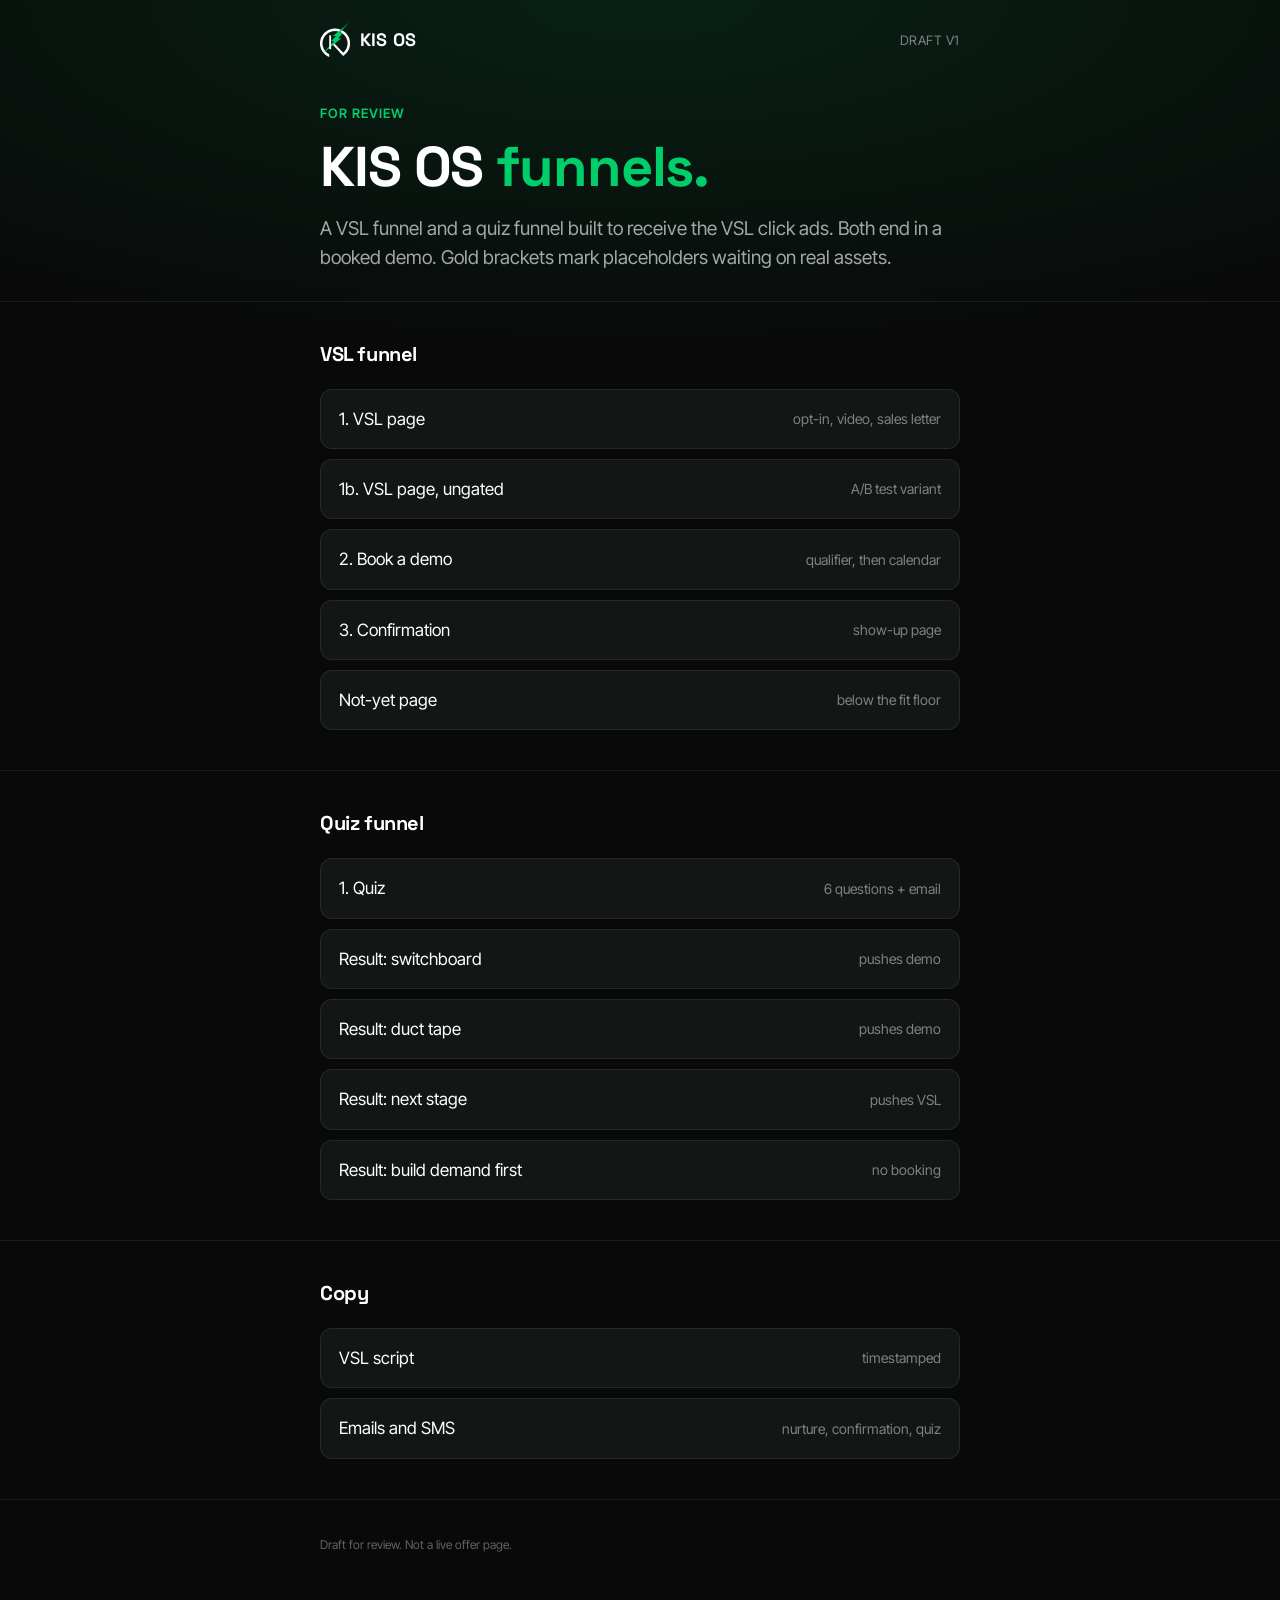
==== index.html @ 595a736e "KIS OS VSL and quiz funnels, draft v1" ====
<!doctype html>
<html lang="en">
<head>
<meta charset="utf-8">
<meta name="viewport" content="width=device-width, initial-scale=1, viewport-fit=cover">
<meta name="robots" content="noindex, nofollow">
<meta name="theme-color" content="#090909">
<title>KIS OS Funnels</title>
<link rel="icon" href="assets/img/favicon.png">
<link rel="preconnect" href="https://fonts.googleapis.com">
<link rel="preconnect" href="https://fonts.gstatic.com" crossorigin>
<link href="https://fonts.googleapis.com/css2?family=Inter+Tight:wght@400;500;600;700&family=Space+Grotesk:wght@700&display=swap" rel="stylesheet">
<link rel="stylesheet" href="assets/css/site.css">
<style>
  .links { display: grid; gap: 10px; margin-top: 22px; }
  .links a { display: flex; justify-content: space-between; align-items: center; gap: 12px; padding: 16px 18px; background: var(--surface); border: 1px solid var(--line); border-radius: 12px; color: var(--text); text-decoration: none; }
  .links a:hover { border-color: var(--mint); }
  .links a span { color: var(--dim); font-size: 14px; text-align: right; }
</style>
</head>
<body class="glow">
<header class="top"><div class="wrap"><span class="brand"><img src="assets/img/kis-mark-white.png" alt=""><span>KIS OS</span></span><span class="step">Draft v1</span></div></header>
<main>
  <section class="hero">
    <div class="wrap">
      <p class="eyebrow">For review</p>
      <h1>KIS OS <span class="accent">funnels.</span></h1>
      <p class="lede">A VSL funnel and a quiz funnel built to receive the VSL click ads. Both end in a booked demo. Gold brackets mark placeholders waiting on real assets.</p>
    </div>
  </section>
  <section class="section tight">
    <div class="wrap">
      <h3>VSL funnel</h3>
      <div class="links">
        <a href="vsl/">1. VSL page <span>opt-in, video, sales letter</span></a>
        <a href="vsl/?gate=0">1b. VSL page, ungated <span>A/B test variant</span></a>
        <a href="book/">2. Book a demo <span>qualifier, then calendar</span></a>
        <a href="confirmed/">3. Confirmation <span>show-up page</span></a>
        <a href="not-yet/">Not-yet page <span>below the fit floor</span></a>
      </div>
    </div>
  </section>
  <section class="section tight">
    <div class="wrap">
      <h3>Quiz funnel</h3>
      <div class="links">
        <a href="quiz/">1. Quiz <span>6 questions + email</span></a>
        <a href="quiz/result/?type=switchboard">Result: switchboard <span>pushes demo</span></a>
        <a href="quiz/result/?type=duct-tape">Result: duct tape <span>pushes demo</span></a>
        <a href="quiz/result/?type=next-stage">Result: next stage <span>pushes VSL</span></a>
        <a href="quiz/result/?type=foundation">Result: build demand first <span>no booking</span></a>
      </div>
    </div>
  </section>
  <section class="section tight">
    <div class="wrap">
      <h3>Copy</h3>
      <div class="links">
        <a href="copy/#vsl">VSL script <span>timestamped</span></a>
        <a href="copy/#emails">Emails and SMS <span>nurture, confirmation, quiz</span></a>
      </div>
    </div>
  </section>
</main>
<footer class="foot"><div class="wrap"><div class="spec">Draft for review. Not a live offer page.</div></div></footer>
</body>
</html>
---- assets/css/site.css ----
/* KIS OS funnels. Tokens verified from live kisos.com CSS (2026-10-28/30):
   --brandboards-bg #090909, --brandboards-primary #00CE6B, deep green rgb(11,93,61),
   surfaces #121614 / #0F3726, gray #818181, light mint #CFE8DE.
   Fonts: Space Grotesk 700 (headlines), Inter Tight (body, buttons). */
:root {
  --bg: #090909;
  --surface: #121614;
  --surface-2: #171c1a;
  --line: rgba(255, 255, 255, 0.08);
  --line-strong: rgba(255, 255, 255, 0.16);
  --text: #ffffff;
  --muted: #a3a8a6;
  --dim: #818181;
  --mint: #00ce6b;
  --mint-soft: #cfe8de;
  --deep: #0b5d3d;
  --deep-2: #0f3726;
  --radius: 14px;
  --max: 680px;
  --head: "Space Grotesk", system-ui, sans-serif;
  --body: "Inter Tight", system-ui, -apple-system, sans-serif;
}

* { box-sizing: border-box; }
html { -webkit-text-size-adjust: 100%; }
body {
  margin: 0;
  background: var(--bg);
  color: var(--text);
  font-family: var(--body);
  font-size: 17px;
  line-height: 1.55;
  -webkit-font-smoothing: antialiased;
}
img { max-width: 100%; display: block; }
a { color: var(--mint); }

.wrap { width: 100%; max-width: var(--max); margin: 0 auto; padding: 0 20px; }
.wrap-wide { max-width: 960px; }

/* Header: logo only, no navigation */
.top { padding: 22px 0 6px; }
.top .wrap { display: flex; align-items: center; justify-content: space-between; }
.brand { display: inline-flex; align-items: center; gap: 10px; text-decoration: none; color: var(--text); }
.brand img { width: 30px; height: auto; }
.brand span { font-family: var(--head); font-weight: 700; font-size: 18px; letter-spacing: 0.01em; }
.top .step { font-size: 13px; color: var(--dim); letter-spacing: 0.04em; text-transform: uppercase; }

/* Type */
.eyebrow { color: var(--mint); font-size: 13px; font-weight: 600; letter-spacing: 0.08em; text-transform: uppercase; margin: 0 0 14px; }
h1, h2, h3 { font-family: var(--head); font-weight: 700; letter-spacing: -0.02em; margin: 0; }
h1 { font-size: clamp(34px, 9vw, 56px); line-height: 1.04; }
h2 { font-size: clamp(26px, 6.4vw, 38px); line-height: 1.1; }
h3 { font-size: 20px; line-height: 1.25; }
.accent { color: var(--mint); }
.lede { color: var(--muted); font-size: 19px; margin: 18px 0 0; }
.small { font-size: 14px; color: var(--dim); }
p { margin: 0 0 14px; }

/* Sections */
.hero { padding: 40px 0 28px; }
.section { padding: 56px 0; border-top: 1px solid var(--line); }
.section.tight { padding: 40px 0; }
.center { text-align: center; }
.stack > * + * { margin-top: 14px; }

/* Buttons */
.btn {
  display: inline-flex; align-items: center; justify-content: center; gap: 8px;
  min-height: 54px; padding: 0 26px;
  border: 0; border-radius: 999px;
  background: var(--mint); color: #06140d;
  font-family: var(--body); font-size: 17px; font-weight: 700; letter-spacing: 0.01em;
  text-decoration: none; cursor: pointer;
  transition: transform 0.15s ease, background 0.15s ease;
}
.btn:hover { background: #19dd7d; }
.btn:active { transform: scale(0.98); }
.btn:focus-visible, .choice:focus-visible, input:focus-visible, select:focus-visible { outline: 2px solid var(--mint); outline-offset: 3px; }
.btn.block { width: 100%; }
.btn.ghost { background: transparent; color: var(--text); border: 1px solid var(--line-strong); }
.btn.ghost:hover { border-color: var(--mint); background: transparent; }
.btn[disabled] { opacity: 0.4; cursor: not-allowed; }
.cta-row { display: flex; flex-direction: column; gap: 12px; margin-top: 26px; }
.cta-note { margin-top: 10px; font-size: 14px; color: var(--dim); text-align: center; }

/* Video */
.video {
  position: relative; aspect-ratio: 16 / 9; width: 100%;
  border-radius: var(--radius); overflow: hidden;
  background: radial-gradient(120% 90% at 50% 110%, rgba(0, 206, 107, 0.28), transparent 60%), #0c0f0e;
  border: 1px solid var(--line-strong);
  display: flex; align-items: center; justify-content: center; text-align: center;
}
.video .play {
  width: 74px; height: 74px; border-radius: 50%; background: var(--mint);
  display: flex; align-items: center; justify-content: center; margin: 0 auto 12px;
  box-shadow: 0 0 0 10px rgba(0, 206, 107, 0.14);
}
.video .play::after { content: ""; border-left: 22px solid #06140d; border-top: 13px solid transparent; border-bottom: 13px solid transparent; margin-left: 6px; }
.video .ph { font-size: 13px; color: var(--muted); padding: 0 16px; }
.video .ph strong { display: block; color: var(--text); font-size: 15px; margin-bottom: 2px; }
.video-wide { width: auto; margin: 0 -20px; border-radius: 0; border-left: 0; border-right: 0; }
@media (min-width: 720px) { .video-wide { width: 100%; margin: 0; border-radius: var(--radius); border: 1px solid var(--line-strong); } }

/* Placeholder marker: anything still waiting on Josh */
.ph-tag {
  display: inline-block; font-size: 12px; font-weight: 600; letter-spacing: 0.02em;
  color: #ffd27a; background: rgba(255, 210, 122, 0.1); border: 1px dashed rgba(255, 210, 122, 0.5);
  border-radius: 6px; padding: 2px 8px;
}
.ph-box {
  border: 1px dashed rgba(255, 210, 122, 0.45); border-radius: var(--radius);
  background: rgba(255, 210, 122, 0.04); color: #f3dca6; padding: 22px; font-size: 15px;
}
.ph-box strong { color: #ffd27a; }

/* Forms */
.card { background: var(--surface); border: 1px solid var(--line); border-radius: var(--radius); padding: 22px; }
.form { display: grid; gap: 12px; }
.field label { display: block; font-size: 14px; color: var(--muted); margin-bottom: 6px; }
input[type="text"], input[type="email"], input[type="tel"], select {
  width: 100%; min-height: 52px; padding: 0 16px;
  background: var(--bg); color: var(--text);
  border: 1px solid var(--line-strong); border-radius: 12px;
  font: inherit; font-size: 17px;
}
select { appearance: none; background-image: linear-gradient(45deg, transparent 50%, var(--muted) 50%), linear-gradient(135deg, var(--muted) 50%, transparent 50%); background-position: calc(100% - 22px) 50%, calc(100% - 16px) 50%; background-size: 6px 6px; background-repeat: no-repeat; }
input::placeholder { color: #5f6462; }
.err { color: #ff8a8a; font-size: 14px; min-height: 1em; }
.consent { font-size: 12px; color: var(--dim); line-height: 1.45; }

/* Lists */
.list { list-style: none; padding: 0; margin: 20px 0 0; }
.list li { position: relative; padding: 14px 0 14px 34px; border-top: 1px solid var(--line); color: var(--muted); }
.list li:last-child { border-bottom: 1px solid var(--line); }
.list li strong { color: var(--text); font-weight: 600; }
.list li::before { content: ""; position: absolute; left: 4px; top: 22px; width: 10px; height: 10px; border-radius: 50%; background: var(--mint); box-shadow: 0 0 0 5px rgba(0, 206, 107, 0.14); }
.list.x li::before { background: #3a3f3d; box-shadow: none; }

.flow { display: grid; gap: 10px; margin-top: 26px; counter-reset: f; }
.flow div { counter-increment: f; display: flex; align-items: center; gap: 14px; background: var(--surface); border: 1px solid var(--line); border-radius: 12px; padding: 14px 16px; }
.flow div::before { content: counter(f); flex: 0 0 28px; height: 28px; border-radius: 50%; border: 1px solid var(--mint); color: var(--mint); font-size: 13px; font-weight: 700; display: flex; align-items: center; justify-content: center; }

.grid-3 { display: grid; gap: 12px; margin-top: 26px; }
@media (min-width: 720px) { .grid-3 { grid-template-columns: repeat(3, 1fr); } }
.tile { background: var(--surface); border: 1px solid var(--line); border-radius: var(--radius); padding: 20px; }
.tile .k { font-size: 12px; letter-spacing: 0.08em; text-transform: uppercase; color: var(--mint); font-weight: 700; margin-bottom: 8px; }
.tile p { color: var(--muted); font-size: 15px; margin: 0; }

.chips { display: flex; flex-wrap: wrap; gap: 8px; margin-top: 22px; }
.chips span { border: 1px solid var(--line-strong); border-radius: 999px; padding: 8px 14px; font-size: 15px; font-weight: 600; }
.chips span:nth-child(1) { border-color: var(--mint); color: var(--mint); }

html { background: var(--bg); }
.glow { background: radial-gradient(120% 520px at 50% 0%, rgba(0, 206, 107, 0.12), transparent 70%) no-repeat, var(--bg); }

/* Gate: content hidden until opt-in */
.locked [data-after-optin] { display: none; }

/* Quiz */
.progress { height: 4px; background: var(--line); border-radius: 4px; overflow: hidden; margin: 8px 0 30px; }
.progress i { display: block; height: 100%; width: 0; background: var(--mint); transition: width 0.3s ease; }
.q { display: none; }
.q.on { display: block; animation: rise 0.28s ease both; }
@keyframes rise { from { transform: translateY(8px); } to { transform: none; } }
.q h2 { font-size: clamp(25px, 6.4vw, 34px); }
.q .hint { color: var(--muted); margin-top: 10px; font-size: 16px; }
.choices { display: grid; gap: 10px; margin-top: 24px; }
.choice {
  width: 100%; text-align: left; min-height: 58px; padding: 14px 18px;
  background: var(--surface); color: var(--text);
  border: 1px solid var(--line-strong); border-radius: 14px;
  font: inherit; font-size: 17px; cursor: pointer;
  transition: border-color 0.15s ease, background 0.15s ease;
}
.choice:hover { border-color: var(--mint); }
.choice.sel { border-color: var(--mint); background: rgba(0, 206, 107, 0.08); }
.back { background: none; border: 0; color: var(--dim); font: inherit; font-size: 15px; padding: 14px 0; cursor: pointer; }
.back:hover { color: var(--text); }

.result-badge { display: inline-flex; align-items: center; gap: 8px; border: 1px solid var(--mint); color: var(--mint); border-radius: 999px; padding: 6px 14px; font-size: 13px; font-weight: 700; letter-spacing: 0.06em; text-transform: uppercase; }

/* Footer */
.foot { padding: 36px 0 48px; border-top: 1px solid var(--line); color: var(--dim); font-size: 13px; }
.foot .wrap { display: flex; flex-direction: column; gap: 8px; }
.foot a { color: var(--dim); }
.spec { font-size: 12px; color: #5f6462; }

/* Sticky CTA on mobile, VSL page only */
.sticky { position: fixed; left: 0; right: 0; bottom: 0; padding: 12px 16px calc(12px + env(safe-area-inset-bottom)); background: rgba(9, 9, 9, 0.92); backdrop-filter: blur(10px); border-top: 1px solid var(--line); transform: translateY(110%); transition: transform 0.25s ease; z-index: 10; }
.sticky.show { transform: none; }
@media (min-width: 720px) { .sticky { display: none; } }
@media (max-width: 719px) { body:has(.sticky) .foot { padding-bottom: 110px; } }
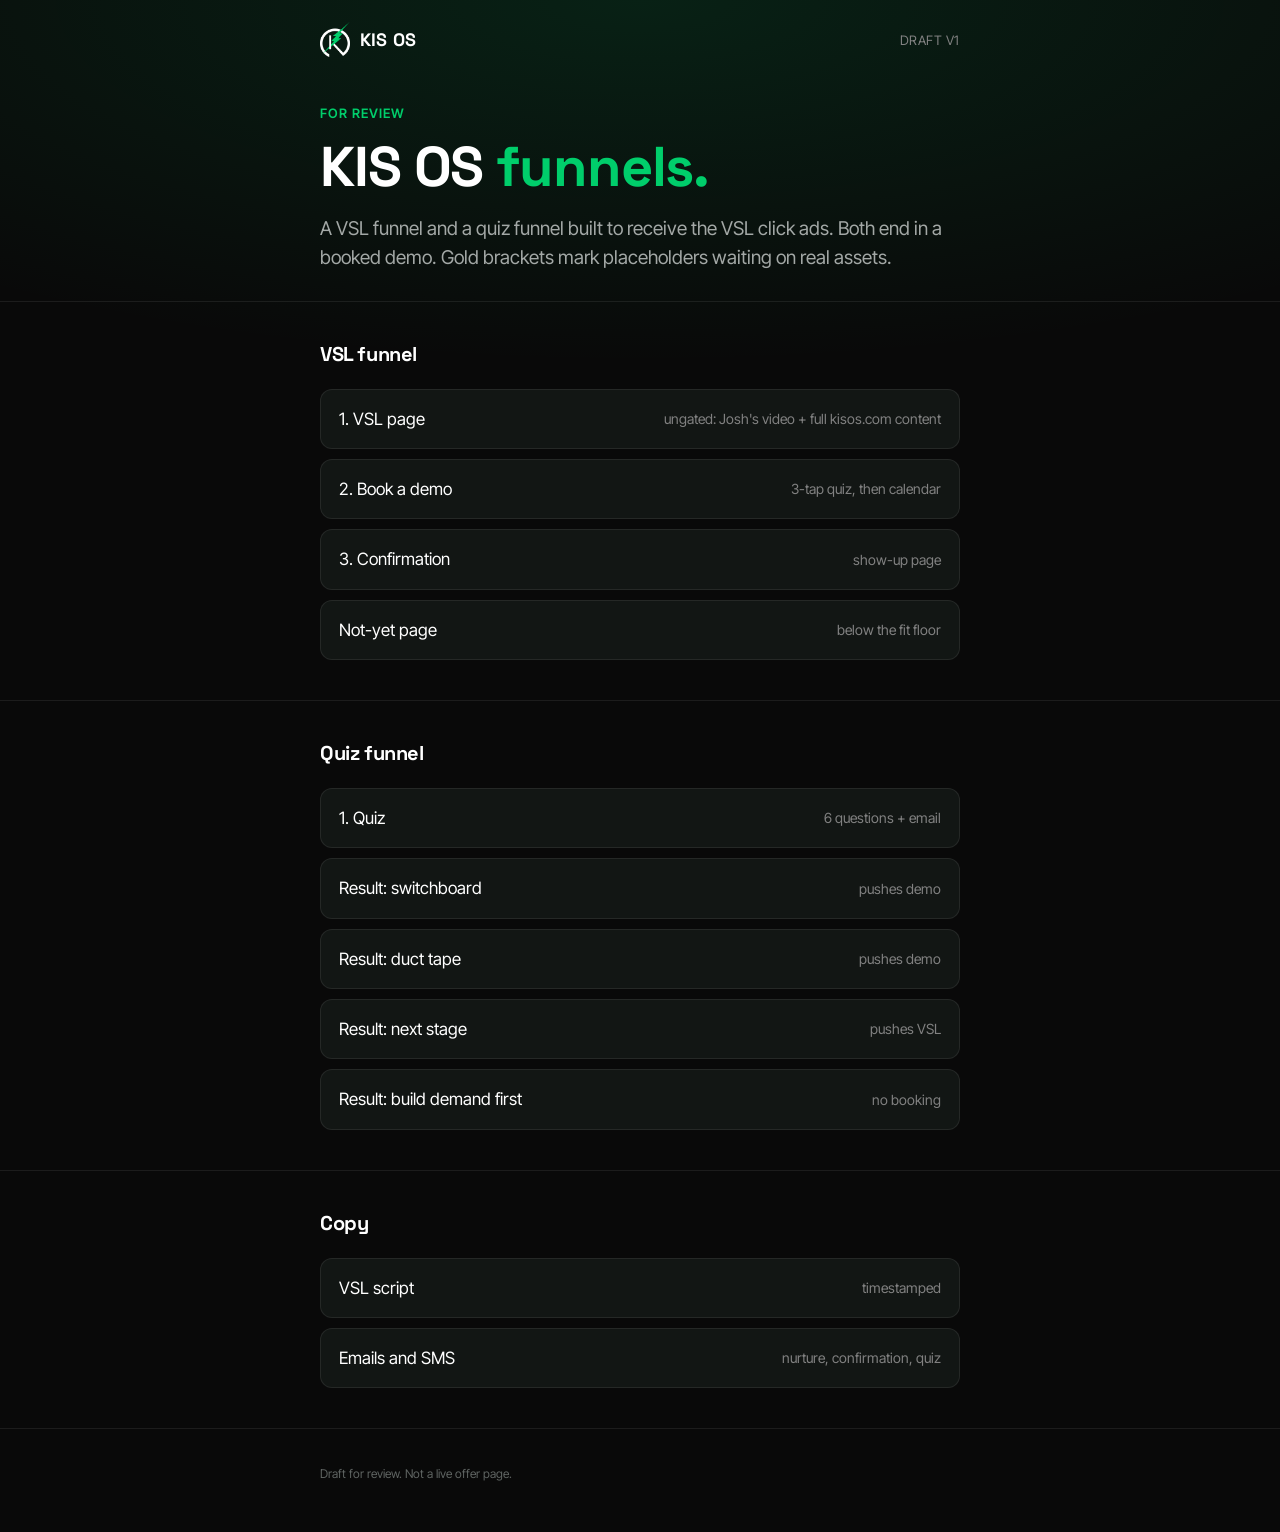
==== commit 90300144: "VSL page ungated with full kisos.com content + hero video; booking questions as tap-through quiz" ====
--- a/index.html
+++ b/index.html
@@ -32,9 +32,8 @@
     <div class="wrap">
       <h3>VSL funnel</h3>
       <div class="links">
-        <a href="vsl/">1. VSL page <span>opt-in, video, sales letter</span></a>
-        <a href="vsl/?gate=0">1b. VSL page, ungated <span>A/B test variant</span></a>
-        <a href="book/">2. Book a demo <span>qualifier, then calendar</span></a>
+        <a href="vsl/">1. VSL page <span>ungated: Josh's video + full kisos.com content</span></a>
+        <a href="book/">2. Book a demo <span>3-tap quiz, then calendar</span></a>
         <a href="confirmed/">3. Confirmation <span>show-up page</span></a>
         <a href="not-yet/">Not-yet page <span>below the fit floor</span></a>
       </div>
--- a/assets/css/site.css
+++ b/assets/css/site.css
@@ -192,3 +192,81 @@
 .sticky.show { transform: none; }
 @media (min-width: 720px) { .sticky { display: none; } }
 @media (max-width: 719px) { body:has(.sticky) .foot { padding-bottom: 110px; } }
+
+/* Full-content VSL page (kisos.com sections) */
+.w { color: var(--text); }
+.top-cta { min-height: 40px; padding: 0 16px; font-size: 14px; }
+.wrap-wide { max-width: 960px; }
+.vsl { background: #000; }
+.vsl video { position: absolute; inset: 0; width: 100%; height: 100%; object-fit: cover; background: #000; }
+.vsl-cover { position: absolute; inset: 0; display: flex; flex-direction: column; align-items: center; justify-content: center; gap: 8px; border: 0; cursor: pointer; background: linear-gradient(180deg, rgba(0,0,0,0) 40%, rgba(0,0,0,0.45)); color: #fff; font: inherit; }
+.vsl-cover[hidden] { display: none; }
+.vsl-tag { font-size: 14px; font-weight: 700; letter-spacing: 0.04em; background: rgba(0,0,0,0.55); padding: 6px 12px; border-radius: 999px; }
+.checks { display: grid; grid-template-columns: 1fr 1fr; gap: 8px 14px; margin-top: 22px; }
+.checks span { position: relative; padding-left: 24px; font-size: 15px; font-weight: 600; }
+.checks span::before { content: ""; position: absolute; left: 2px; top: 5px; width: 12px; height: 7px; border-left: 2px solid var(--mint); border-bottom: 2px solid var(--mint); transform: rotate(-45deg); }
+
+.stories { display: grid; grid-template-columns: 1fr 1fr; gap: 10px; margin-top: 24px; }
+@media (min-width: 720px) { .stories { grid-template-columns: repeat(3, 1fr); } }
+.story, .stories iframe { position: relative; width: 100%; aspect-ratio: 16 / 9; border: 1px solid var(--line); border-radius: 12px; overflow: hidden; background: #000; padding: 0; cursor: pointer; display: block; }
+.stories > :first-child { grid-column: 1 / -1; }
+.story img { width: 100%; height: 100%; object-fit: cover; opacity: 0.7; transition: opacity 0.2s; }
+.story:hover img { opacity: 0.9; }
+.story-play { position: absolute; left: 50%; top: 42%; width: 40px; height: 40px; margin: -20px 0 0 -20px; border-radius: 50%; background: var(--mint); }
+.story-play::after { content: ""; position: absolute; left: 15px; top: 12px; border-left: 13px solid #06140d; border-top: 8px solid transparent; border-bottom: 8px solid transparent; }
+.story-cap { position: absolute; left: 0; right: 0; bottom: 0; padding: 18px 10px 8px; text-align: left; font-size: 11px; color: var(--muted); background: linear-gradient(transparent, rgba(0,0,0,0.85)); }
+.story-cap strong { display: block; color: #fff; font-size: 13px; }
+
+.quotes { display: flex; gap: 12px; overflow-x: auto; scroll-snap-type: x mandatory; margin: 24px -20px 0; padding: 0 20px 8px; scrollbar-width: none; }
+.quotes::-webkit-scrollbar { display: none; }
+.quote { flex: 0 0 84%; max-width: 380px; scroll-snap-align: start; margin: 0; background: var(--surface); border: 1px solid var(--line); border-radius: var(--radius); padding: 20px; display: flex; flex-direction: column; justify-content: space-between; gap: 16px; }
+.quote blockquote { margin: 0; color: #d6dad8; font-size: 15px; line-height: 1.55; }
+.quote figcaption { font-size: 13px; color: var(--dim); }
+.quote figcaption strong { display: block; color: var(--mint); font-size: 14px; }
+
+.ba { display: grid; gap: 12px; margin-top: 24px; }
+@media (min-width: 720px) { .ba { grid-template-columns: 1fr 1fr; } }
+.ba .list { margin-top: 6px; }
+.k.muted { color: var(--dim); }
+.chips.plain { margin-top: 4px; gap: 6px; }
+.chips.plain span, .chips.plain span:nth-child(1) { font-size: 13px; font-weight: 500; padding: 5px 10px; border-color: var(--line-strong); color: var(--text); }
+
+.acts { display: grid; gap: 10px; margin-top: 24px; counter-reset: a; }
+.act { counter-increment: a; display: grid; gap: 10px; background: var(--surface); border: 1px solid var(--line); border-radius: 12px; padding: 14px 16px 14px 56px; position: relative; }
+.act::before { content: counter(a); position: absolute; left: 16px; top: 15px; width: 28px; height: 28px; border-radius: 50%; border: 1px solid var(--mint); color: var(--mint); font-size: 13px; font-weight: 700; display: flex; align-items: center; justify-content: center; }
+.act strong { display: block; }
+.act span { color: var(--muted); font-size: 15px; }
+.act dl { display: flex; flex-wrap: wrap; gap: 4px 14px; margin: 0; font-size: 12px; }
+.act dt { color: var(--dim); text-transform: uppercase; letter-spacing: 0.06em; }
+.act dd { margin: 0 8px 0 -8px; color: var(--mint-soft); }
+
+.shot { margin: 24px 0 0; }
+.shot img { border-radius: var(--radius); border: 1px solid var(--line-strong); }
+.shot figcaption { margin-top: 10px; font-size: 13px; color: var(--dim); text-align: center; }
+
+.levers { display: grid; grid-template-columns: 1fr 1fr; gap: 10px; margin-top: 24px; }
+@media (min-width: 720px) { .levers { grid-template-columns: repeat(3, 1fr); } }
+.levers div { background: var(--surface); border: 1px solid var(--line); border-radius: 12px; padding: 14px; font-weight: 600; }
+.levers span { display: block; font-size: 11px; color: var(--mint); letter-spacing: 0.08em; text-transform: uppercase; margin-bottom: 4px; }
+
+.layers { display: grid; gap: 10px; margin-top: 24px; }
+.accs { margin-top: 18px; border-top: 1px solid var(--line); }
+.acc { border-bottom: 1px solid var(--line); }
+.acc summary { list-style: none; cursor: pointer; padding: 18px 36px 18px 0; position: relative; font-weight: 600; font-size: 17px; }
+.acc summary::-webkit-details-marker { display: none; }
+.acc summary::after { content: "+"; position: absolute; right: 4px; top: 14px; font-size: 24px; color: var(--mint); font-weight: 400; }
+.acc[open] summary::after { content: "\2212"; }
+.acc summary .k { display: block; font-size: 11px; color: var(--mint); letter-spacing: 0.08em; text-transform: uppercase; margin-bottom: 2px; }
+.acc > div { padding: 0 0 18px; color: var(--muted); }
+.mod { margin: 0; display: grid; gap: 4px; }
+.mod dt { font-size: 11px; color: var(--dim); letter-spacing: 0.08em; text-transform: uppercase; margin-top: 8px; }
+.mod dd { margin: 0; color: #d6dad8; }
+
+.tabs-ui { display: flex; gap: 6px; overflow-x: auto; margin: 24px -20px 16px; padding: 0 20px 4px; scrollbar-width: none; }
+.tabs-ui::-webkit-scrollbar { display: none; }
+.tabs-ui button { flex: 0 0 auto; border: 1px solid var(--line-strong); background: transparent; color: var(--muted); border-radius: 999px; padding: 9px 14px; font: inherit; font-size: 14px; font-weight: 600; cursor: pointer; }
+.tabs-ui button.on { background: var(--mint); border-color: var(--mint); color: #06140d; }
+.tabpanel { display: none; }
+.tabpanel.on { display: grid; gap: 10px; animation: rise 0.25s ease both; }
+.tabpanel h3 { margin-bottom: 6px; }
+.foot-logo { width: 200px; margin-bottom: 8px; }
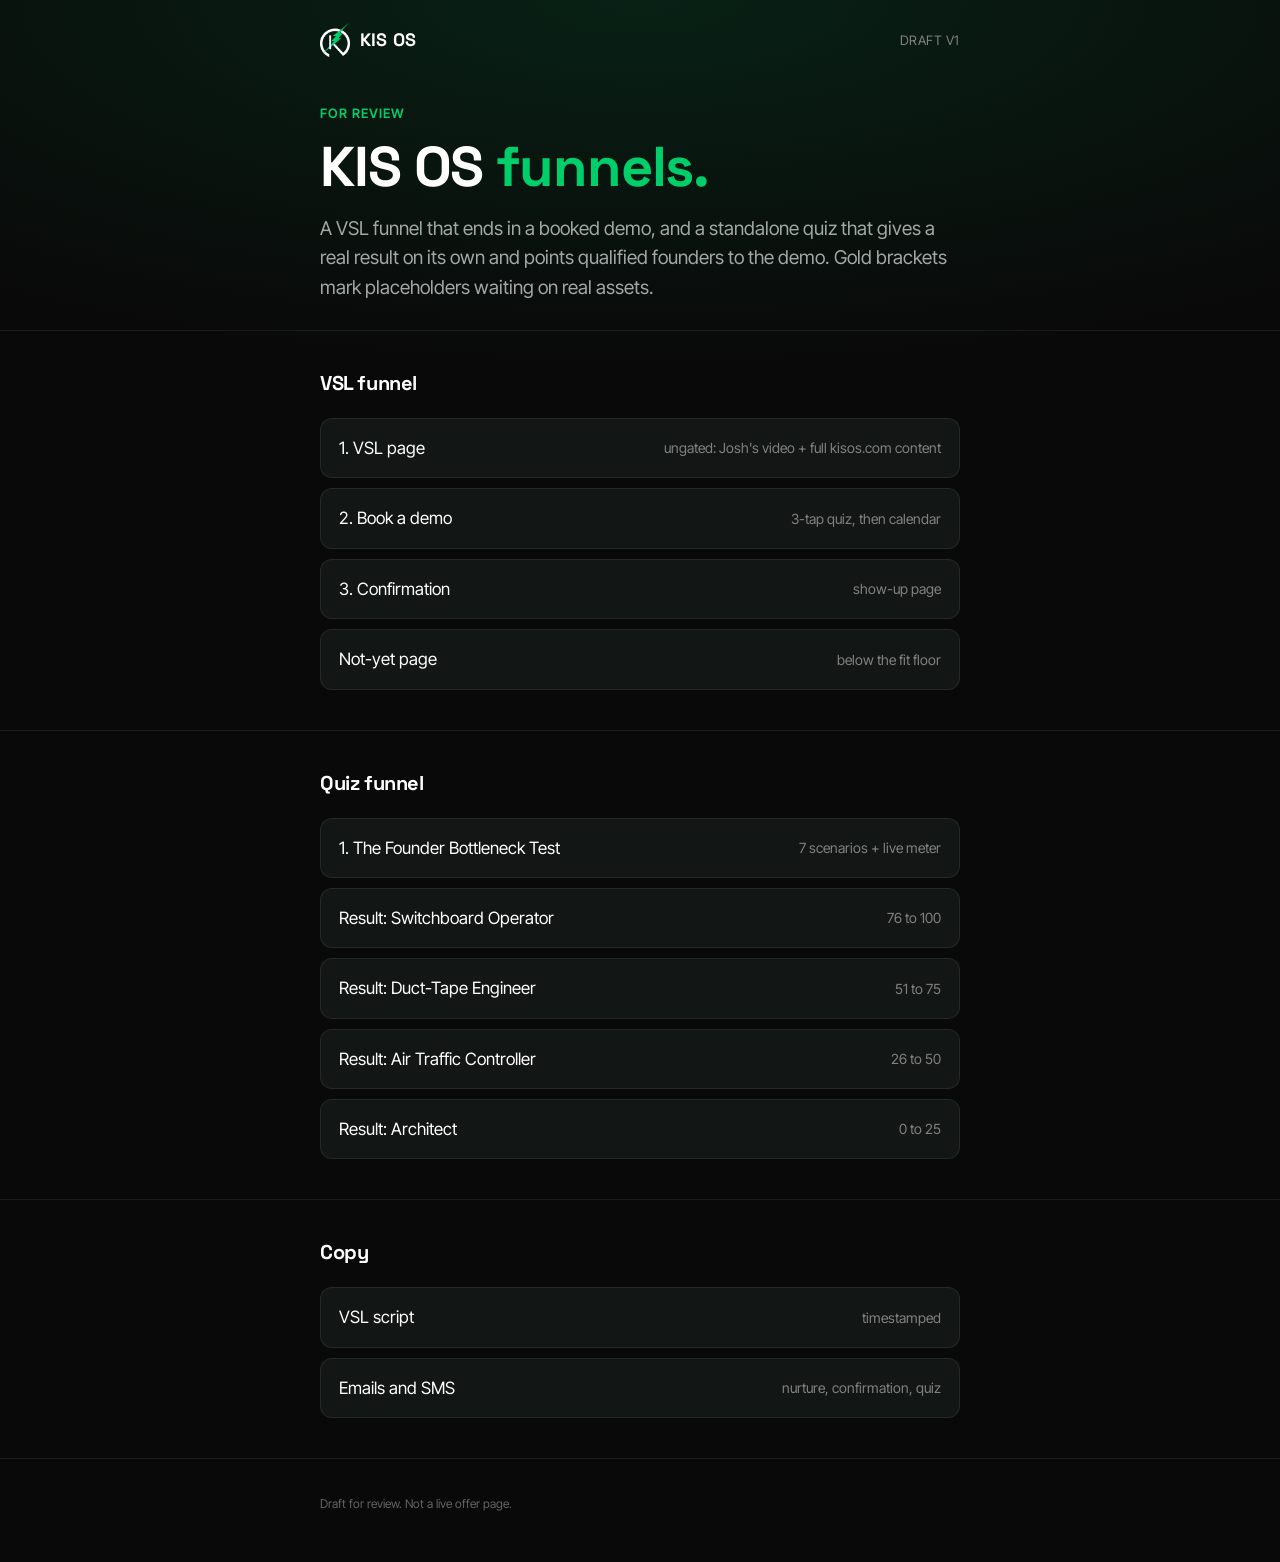
==== commit bb56dc69: "Quiz rebuilt as the standalone Founder Bottleneck Test: scenarios, live meter, reactions, scored sha" ====
--- a/index.html
+++ b/index.html
@@ -25,7 +25,7 @@
     <div class="wrap">
       <p class="eyebrow">For review</p>
       <h1>KIS OS <span class="accent">funnels.</span></h1>
-      <p class="lede">A VSL funnel and a quiz funnel built to receive the VSL click ads. Both end in a booked demo. Gold brackets mark placeholders waiting on real assets.</p>
+      <p class="lede">A VSL funnel that ends in a booked demo, and a standalone quiz that gives a real result on its own and points qualified founders to the demo. Gold brackets mark placeholders waiting on real assets.</p>
     </div>
   </section>
   <section class="section tight">
@@ -43,11 +43,11 @@
     <div class="wrap">
       <h3>Quiz funnel</h3>
       <div class="links">
-        <a href="quiz/">1. Quiz <span>6 questions + email</span></a>
-        <a href="quiz/result/?type=switchboard">Result: switchboard <span>pushes demo</span></a>
-        <a href="quiz/result/?type=duct-tape">Result: duct tape <span>pushes demo</span></a>
-        <a href="quiz/result/?type=next-stage">Result: next stage <span>pushes VSL</span></a>
-        <a href="quiz/result/?type=foundation">Result: build demand first <span>no booking</span></a>
+        <a href="quiz/">1. The Founder Bottleneck Test <span>7 scenarios + live meter</span></a>
+        <a href="quiz/result/?s=90&a=3333232">Result: Switchboard Operator <span>76 to 100</span></a>
+        <a href="quiz/result/?s=62&a=2232211">Result: Duct-Tape Engineer <span>51 to 75</span></a>
+        <a href="quiz/result/?s=43&a=1121211">Result: Air Traffic Controller <span>26 to 50</span></a>
+        <a href="quiz/result/?s=14&a=0101001">Result: Architect <span>0 to 25</span></a>
       </div>
     </div>
   </section>
--- a/assets/css/site.css
+++ b/assets/css/site.css
@@ -270,3 +270,66 @@
 .tabpanel.on { display: grid; gap: 10px; animation: rise 0.25s ease both; }
 .tabpanel h3 { margin-bottom: 6px; }
 .foot-logo { width: 200px; margin-bottom: 8px; }
+.lede.sub { font-size: 20px; line-height: 1.45; margin-top: 16px; }
+
+/* Founder Bottleneck Test */
+.intro { text-align: left; }
+.intro-badge { font-size: 44px; width: 76px; height: 76px; border-radius: 22px; display: flex; align-items: center; justify-content: center; background: var(--surface); border: 1px solid var(--line-strong); margin-bottom: 22px; box-shadow: 0 0 40px rgba(0, 206, 107, 0.18); }
+.intro-meta { display: flex; flex-wrap: wrap; gap: 8px 16px; justify-content: center; margin-top: 14px; font-size: 14px; color: var(--muted); }
+.meter { margin: 4px 0 26px; }
+.meter-top { display: flex; justify-content: space-between; align-items: baseline; font-size: 11px; color: var(--dim); text-transform: uppercase; letter-spacing: 0.06em; margin-bottom: 8px; }
+.meter-top strong { color: var(--mint); font-size: 13px; letter-spacing: 0.04em; transition: color 0.3s; }
+.meter-track { position: relative; height: 10px; margin: 0 10px; border-radius: 10px; background: linear-gradient(90deg, rgba(0,206,107,0.25), rgba(255,210,122,0.25) 55%, rgba(255,107,107,0.3)); }
+.meter-track i { position: absolute; left: 0; top: 0; bottom: 0; width: 0; border-radius: 10px; background: linear-gradient(90deg, var(--mint), #ffd27a 60%, #ff7a7a); transition: width 0.6s cubic-bezier(.2,.9,.3,1.2); }
+.meter-track b { position: absolute; top: 50%; left: 0; width: 20px; height: 20px; margin: -10px 0 0 -10px; border-radius: 50%; background: #fff; box-shadow: 0 0 0 4px rgba(0,0,0,0.6), 0 0 18px rgba(255,255,255,0.35); transition: left 0.6s cubic-bezier(.2,.9,.3,1.2); }
+.q-emoji { font-size: 40px; margin-bottom: 10px; animation: pop 0.4s cubic-bezier(.2,.9,.3,1.4) both; }
+@keyframes pop { from { transform: scale(0.4); opacity: 0; } to { transform: none; opacity: 1; } }
+.choice { transition: border-color 0.15s ease, background 0.15s ease, transform 0.12s ease; }
+.choice:active { transform: scale(0.98); }
+.choice.sel { animation: chosen 0.35s ease; }
+@keyframes chosen { 40% { transform: scale(1.02); } }
+.quip { position: fixed; left: 16px; right: 16px; bottom: calc(18px + env(safe-area-inset-bottom)); max-width: 520px; margin: 0 auto; padding: 14px 18px; border-radius: 16px; background: #f4f7f5; color: #0b0f0d; font-weight: 600; font-size: 16px; line-height: 1.4; box-shadow: 0 12px 40px rgba(0,0,0,0.5); transform: translateY(140%); opacity: 0; transition: transform 0.3s cubic-bezier(.2,.9,.3,1.2), opacity 0.2s; z-index: 20; border-left: 6px solid var(--mint); }
+.quip.show { transform: none; opacity: 1; }
+.quip.s2 { border-left-color: #ffd27a; }
+.quip.s3 { border-left-color: #ff7a7a; }
+.slider { margin-top: 26px; }
+.slider-num { display: flex; align-items: baseline; gap: 12px; }
+.slider-num strong { font-family: var(--head); font-size: 64px; line-height: 1; color: var(--mint); }
+.slider-num span { font-size: 18px; font-weight: 600; color: var(--muted); }
+.apps { display: flex; flex-wrap: wrap; gap: 6px; min-height: 64px; margin: 16px 0 10px; }
+.apps i { width: 26px; height: 26px; border-radius: 7px; background: rgba(0,206,107,0.22); border: 1px solid var(--mint); animation: pop 0.25s ease both; }
+.apps i:nth-child(n+4) { background: rgba(255,210,122,0.2); border-color: #ffd27a; }
+.apps i:nth-child(n+7) { background: rgba(255,122,122,0.2); border-color: #ff7a7a; }
+.apps i:nth-child(n+10) { animation: pop 0.25s ease both, jiggle 0.5s 0.25s ease-in-out infinite alternate; }
+@keyframes jiggle { from { transform: rotate(-6deg); } to { transform: rotate(6deg); } }
+input[type="range"] { -webkit-appearance: none; appearance: none; width: 100%; height: 8px; border-radius: 8px; background: linear-gradient(90deg, var(--mint) var(--p, 40%), var(--line-strong) var(--p, 40%)); outline: none; }
+input[type="range"]::-webkit-slider-thumb { -webkit-appearance: none; width: 30px; height: 30px; border-radius: 50%; background: #fff; border: 0; box-shadow: 0 2px 10px rgba(0,0,0,0.5); cursor: pointer; }
+input[type="range"]::-moz-range-thumb { width: 30px; height: 30px; border-radius: 50%; background: #fff; border: 0; cursor: pointer; }
+.slider-ends { display: flex; justify-content: space-between; font-size: 13px; color: var(--dim); margin-top: 8px; }
+.crunch { padding: 120px 0 160px; }
+.crunch-ring { width: 64px; height: 64px; margin: 0 auto 26px; border-radius: 50%; border: 4px solid var(--line-strong); border-top-color: var(--mint); animation: spin 0.8s linear infinite; }
+@keyframes spin { to { transform: rotate(360deg); } }
+
+.gauge { position: relative; width: 190px; height: 190px; margin: 14px auto 0; }
+.gauge svg { width: 100%; height: 100%; transform: rotate(-90deg); }
+.g-bg { fill: none; stroke: var(--line-strong); stroke-width: 9; }
+.g-fg { fill: none; stroke: var(--mint); stroke-width: 9; stroke-linecap: round; transition: stroke-dashoffset 1.2s cubic-bezier(.2,.8,.2,1); filter: drop-shadow(0 0 8px rgba(0,206,107,0.5)); }
+.g-num { position: absolute; inset: 0; display: flex; flex-direction: column; align-items: center; justify-content: center; }
+.g-num strong { font-family: var(--head); font-size: 56px; line-height: 1; }
+.g-num span { font-size: 14px; color: var(--dim); }
+.arch { margin-top: 26px; }
+.arch-emoji { font-size: 44px; margin-bottom: 6px; animation: pop 0.5s 0.6s cubic-bezier(.2,.9,.3,1.4) both; }
+.scale { display: grid; grid-template-columns: repeat(4, 1fr); gap: 6px; margin-top: 22px; }
+.scale div { text-align: center; font-size: 11px; color: var(--dim); padding: 10px 4px; border-radius: 10px; border: 1px solid var(--line); line-height: 1.25; }
+.scale span { display: block; font-size: 20px; margin-bottom: 4px; filter: grayscale(1); opacity: 0.5; }
+.scale div.on { border-color: var(--mint); color: var(--text); background: rgba(0,206,107,0.08); }
+.scale div.on span { filter: none; opacity: 1; }
+.bars { display: grid; gap: 14px; margin-top: 22px; }
+.bar-top { display: flex; justify-content: space-between; font-size: 15px; margin-bottom: 6px; }
+.bar-top span { color: var(--dim); font-size: 13px; }
+.bar-track { height: 10px; border-radius: 10px; background: var(--surface-2); overflow: hidden; }
+.bar-track i { display: block; height: 100%; width: 0; border-radius: 10px; background: var(--mint); transition: width 0.9s cubic-bezier(.2,.8,.2,1); }
+.bar-track i.go { width: var(--w); }
+.bar.s2 i { background: #ffd27a; }
+.bar.s3 i { background: #ff7a7a; }
+.bar.s3 .bar-top span { color: #ff9a9a; }
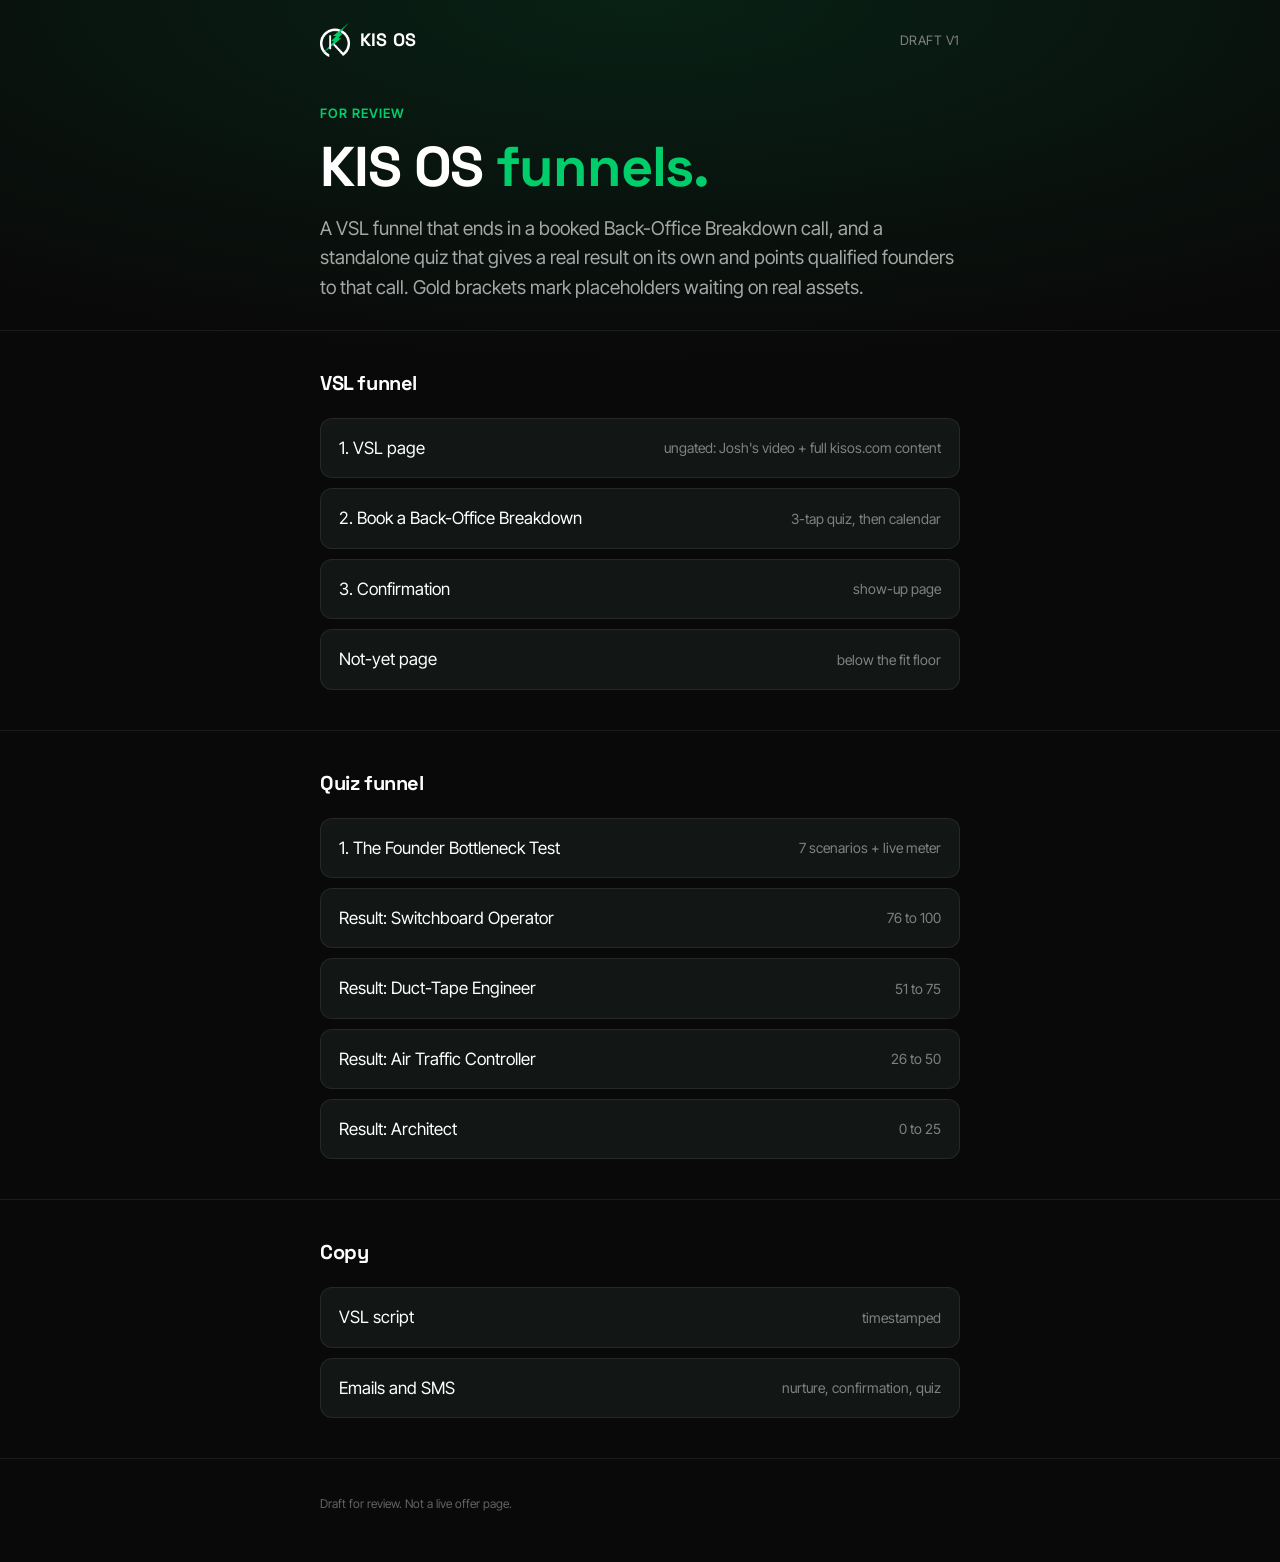
==== commit f4eb514d: "Rename the booked call to Back-Office Breakdown" ====
--- a/index.html
+++ b/index.html
@@ -25,7 +25,7 @@
     <div class="wrap">
       <p class="eyebrow">For review</p>
       <h1>KIS OS <span class="accent">funnels.</span></h1>
-      <p class="lede">A VSL funnel that ends in a booked demo, and a standalone quiz that gives a real result on its own and points qualified founders to the demo. Gold brackets mark placeholders waiting on real assets.</p>
+      <p class="lede">A VSL funnel that ends in a booked Back-Office Breakdown call, and a standalone quiz that gives a real result on its own and points qualified founders to that call. Gold brackets mark placeholders waiting on real assets.</p>
     </div>
   </section>
   <section class="section tight">
@@ -33,7 +33,7 @@
       <h3>VSL funnel</h3>
       <div class="links">
         <a href="vsl/">1. VSL page <span>ungated: Josh's video + full kisos.com content</span></a>
-        <a href="book/">2. Book a demo <span>3-tap quiz, then calendar</span></a>
+        <a href="book/">2. Book a Back-Office Breakdown <span>3-tap quiz, then calendar</span></a>
         <a href="confirmed/">3. Confirmation <span>show-up page</span></a>
         <a href="not-yet/">Not-yet page <span>below the fit floor</span></a>
       </div>
--- a/assets/css/site.css
+++ b/assets/css/site.css
@@ -270,7 +270,6 @@
 .tabpanel.on { display: grid; gap: 10px; animation: rise 0.25s ease both; }
 .tabpanel h3 { margin-bottom: 6px; }
 .foot-logo { width: 200px; margin-bottom: 8px; }
-.lede.sub { font-size: 20px; line-height: 1.45; margin-top: 16px; }
 
 /* Founder Bottleneck Test */
 .intro { text-align: left; }
